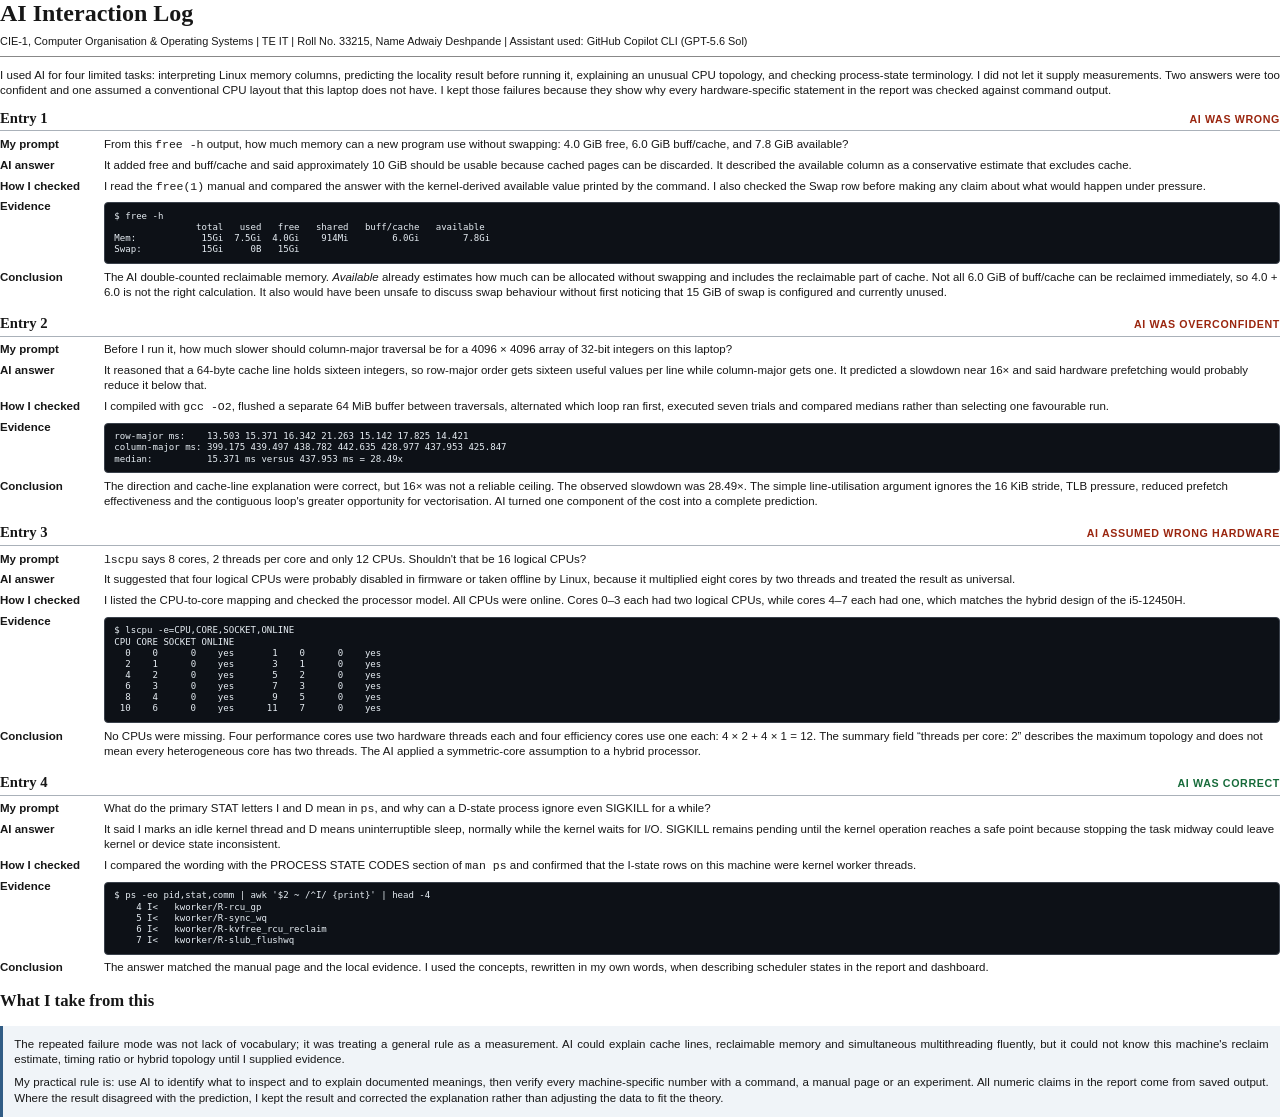
==== docs/ai_log.html @ 8c11ce9b "Final changes made" ====
<!doctype html>
<html lang="en">
<head>
  <meta charset="utf-8">
  <title>AI Interaction Log</title>
  <style>
    @page { size: A4; margin: 13mm 15mm 14mm; }
    * { box-sizing: border-box; }
    body { margin: 0; color: #171717; font: 8.65pt/1.31 "Noto Sans", Arial, sans-serif; }
    .page { break-after: page; }
    .page:last-child { break-after: auto; }
    h1 { margin: 0 0 2mm; font: 700 18pt/1.1 "Noto Serif", serif; }
    h2 { margin: 3.5mm 0 1.5mm; font: 700 12.5pt/1.2 "Noto Serif", serif; }
    p { margin: 0 0 2.2mm; text-align: justify; }
    .meta { margin-bottom: 3mm; padding-bottom: 2mm; border-bottom: 1px solid #888; font-size: 8.2pt; }
    .intro { margin-bottom: 3mm; }
    .entry { margin: 2.5mm 0 4mm; break-inside: avoid; }
    .entry-head {
      display: flex;
      justify-content: space-between;
      align-items: baseline;
      margin-bottom: 1.5mm;
      padding-bottom: 1mm;
      border-bottom: 1px solid #aab1b9;
      font: 700 11pt "Noto Serif", serif;
    }
    .verdict { color: #9a260f; font: 800 8pt "Noto Sans", sans-serif; letter-spacing: .06em; }
    .correct { color: #176b3a; }
    .row { display: grid; grid-template-columns: 25mm 1fr; gap: 2.5mm; margin: 1.5mm 0; }
    .label { font-weight: 800; }
    pre {
      margin: .8mm 0 0;
      padding: 2mm 2.5mm;
      border: 1px solid #3a414b;
      border-radius: 4px;
      color: #e6edf3;
      background: #0d1117;
      white-space: pre-wrap;
      font: 6.8pt/1.23 "DejaVu Sans Mono", monospace;
    }
    .takeaway {
      margin-top: 4mm;
      padding: 3mm;
      border-left: 3px solid #315c85;
      background: #f0f4f8;
    }
  </style>
</head>
<body>
  <section class="page">
    <h1>AI Interaction Log</h1>
    <div class="meta">CIE-1, Computer Organisation &amp; Operating Systems | TE IT | Roll No. 33215, Name Adwaiy Deshpande | Assistant used: GitHub Copilot CLI (GPT-5.6 Sol)</div>
    <p class="intro">I used AI for four limited tasks: interpreting Linux memory columns, predicting the locality result before running it, explaining an unusual CPU topology, and checking process-state terminology. I did not let it supply measurements. Two answers were too confident and one assumed a conventional CPU layout that this laptop does not have. I kept those failures because they show why every hardware-specific statement in the report was checked against command output.</p>

    <article class="entry">
      <div class="entry-head"><span>Entry 1</span><span class="verdict">AI WAS WRONG</span></div>
      <div class="row"><div class="label">My prompt</div><div>From this <code>free -h</code> output, how much memory can a new program use without swapping: 4.0 GiB free, 6.0 GiB buff/cache, and 7.8 GiB available?</div></div>
      <div class="row"><div class="label">AI answer</div><div>It added free and buff/cache and said approximately 10 GiB should be usable because cached pages can be discarded. It described the available column as a conservative estimate that excludes cache.</div></div>
      <div class="row"><div class="label">How I checked</div><div>I read the <code>free(1)</code> manual and compared the answer with the kernel-derived available value printed by the command. I also checked the Swap row before making any claim about what would happen under pressure.</div></div>
      <div class="row"><div class="label">Evidence</div><div><pre>$ free -h
               total   used   free   shared   buff/cache   available
Mem:            15Gi  7.5Gi  4.0Gi    914Mi        6.0Gi        7.8Gi
Swap:           15Gi     0B   15Gi</pre></div></div>
      <div class="row"><div class="label">Conclusion</div><div>The AI double-counted reclaimable memory. <em>Available</em> already estimates how much can be allocated without swapping and includes the reclaimable part of cache. Not all 6.0 GiB of buff/cache can be reclaimed immediately, so 4.0 + 6.0 is not the right calculation. It also would have been unsafe to discuss swap behaviour without first noticing that 15 GiB of swap is configured and currently unused.</div></div>
    </article>

    <article class="entry">
      <div class="entry-head"><span>Entry 2</span><span class="verdict">AI WAS OVERCONFIDENT</span></div>
      <div class="row"><div class="label">My prompt</div><div>Before I run it, how much slower should column-major traversal be for a 4096 × 4096 array of 32-bit integers on this laptop?</div></div>
      <div class="row"><div class="label">AI answer</div><div>It reasoned that a 64-byte cache line holds sixteen integers, so row-major order gets sixteen useful values per line while column-major gets one. It predicted a slowdown near 16× and said hardware prefetching would probably reduce it below that.</div></div>
      <div class="row"><div class="label">How I checked</div><div>I compiled with <code>gcc -O2</code>, flushed a separate 64 MiB buffer between traversals, alternated which loop ran first, executed seven trials and compared medians rather than selecting one favourable run.</div></div>
      <div class="row"><div class="label">Evidence</div><div><pre>row-major ms:    13.503 15.371 16.342 21.263 15.142 17.825 14.421
column-major ms: 399.175 439.497 438.782 442.635 428.977 437.953 425.847
median:          15.371 ms versus 437.953 ms = 28.49x</pre></div></div>
      <div class="row"><div class="label">Conclusion</div><div>The direction and cache-line explanation were correct, but 16× was not a reliable ceiling. The observed slowdown was 28.49×. The simple line-utilisation argument ignores the 16 KiB stride, TLB pressure, reduced prefetch effectiveness and the contiguous loop's greater opportunity for vectorisation. AI turned one component of the cost into a complete prediction.</div></div>
    </article>
  </section>

  <section class="page">
    <article class="entry">
      <div class="entry-head"><span>Entry 3</span><span class="verdict">AI ASSUMED WRONG HARDWARE</span></div>
      <div class="row"><div class="label">My prompt</div><div><code>lscpu</code> says 8 cores, 2 threads per core and only 12 CPUs. Shouldn't that be 16 logical CPUs?</div></div>
      <div class="row"><div class="label">AI answer</div><div>It suggested that four logical CPUs were probably disabled in firmware or taken offline by Linux, because it multiplied eight cores by two threads and treated the result as universal.</div></div>
      <div class="row"><div class="label">How I checked</div><div>I listed the CPU-to-core mapping and checked the processor model. All CPUs were online. Cores 0–3 each had two logical CPUs, while cores 4–7 each had one, which matches the hybrid design of the i5-12450H.</div></div>
      <div class="row"><div class="label">Evidence</div><div><pre>$ lscpu -e=CPU,CORE,SOCKET,ONLINE
CPU CORE SOCKET ONLINE
  0    0      0    yes       1    0      0    yes
  2    1      0    yes       3    1      0    yes
  4    2      0    yes       5    2      0    yes
  6    3      0    yes       7    3      0    yes
  8    4      0    yes       9    5      0    yes
 10    6      0    yes      11    7      0    yes</pre></div></div>
      <div class="row"><div class="label">Conclusion</div><div>No CPUs were missing. Four performance cores use two hardware threads each and four efficiency cores use one each: 4 × 2 + 4 × 1 = 12. The summary field “threads per core: 2” describes the maximum topology and does not mean every heterogeneous core has two threads. The AI applied a symmetric-core assumption to a hybrid processor.</div></div>
    </article>

    <article class="entry">
      <div class="entry-head"><span>Entry 4</span><span class="verdict correct">AI WAS CORRECT</span></div>
      <div class="row"><div class="label">My prompt</div><div>What do the primary STAT letters I and D mean in <code>ps</code>, and why can a D-state process ignore even SIGKILL for a while?</div></div>
      <div class="row"><div class="label">AI answer</div><div>It said I marks an idle kernel thread and D means uninterruptible sleep, normally while the kernel waits for I/O. SIGKILL remains pending until the kernel operation reaches a safe point because stopping the task midway could leave kernel or device state inconsistent.</div></div>
      <div class="row"><div class="label">How I checked</div><div>I compared the wording with the PROCESS STATE CODES section of <code>man ps</code> and confirmed that the I-state rows on this machine were kernel worker threads.</div></div>
      <div class="row"><div class="label">Evidence</div><div><pre>$ ps -eo pid,stat,comm | awk '$2 ~ /^I/ {print}' | head -4
    4 I&lt;   kworker/R-rcu_gp
    5 I&lt;   kworker/R-sync_wq
    6 I&lt;   kworker/R-kvfree_rcu_reclaim
    7 I&lt;   kworker/R-slub_flushwq</pre></div></div>
      <div class="row"><div class="label">Conclusion</div><div>The answer matched the manual page and the local evidence. I used the concepts, rewritten in my own words, when describing scheduler states in the report and dashboard.</div></div>
    </article>

    <h2>What I take from this</h2>
    <div class="takeaway">
      <p>The repeated failure mode was not lack of vocabulary; it was treating a general rule as a measurement. AI could explain cache lines, reclaimable memory and simultaneous multithreading fluently, but it could not know this machine's reclaim estimate, timing ratio or hybrid topology until I supplied evidence.</p>
      <p style="margin-bottom:0">My practical rule is: use AI to identify what to inspect and to explain documented meanings, then verify every machine-specific number with a command, a manual page or an experiment. All numeric claims in the report come from saved output. Where the result disagreed with the prediction, I kept the result and corrected the explanation rather than adjusting the data to fit the theory.</p>
    </div>
  </section>
</body>
</html>
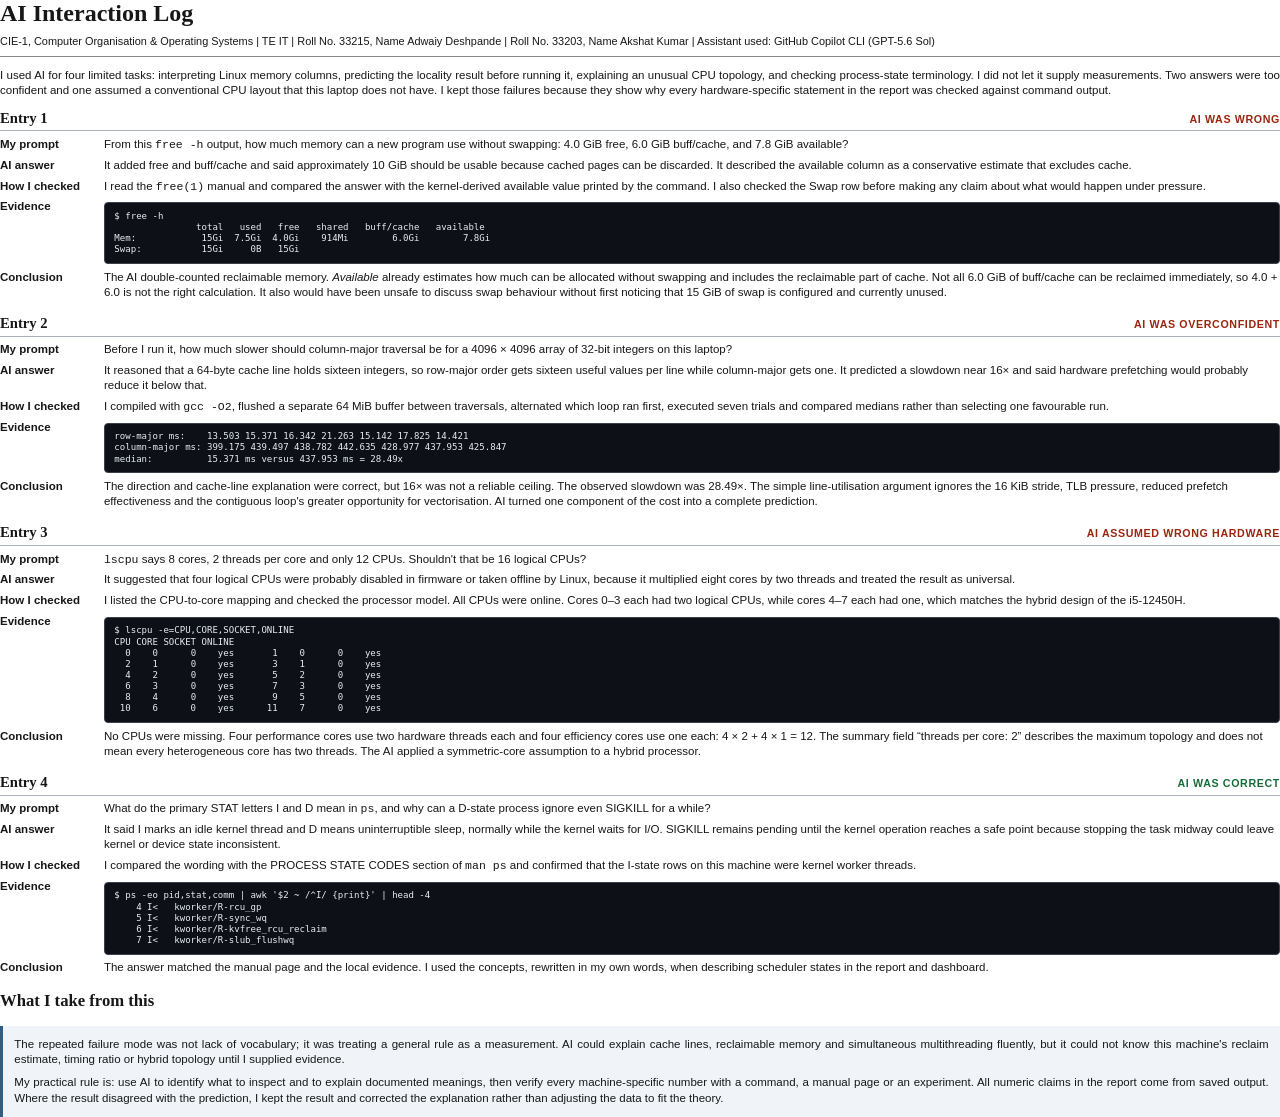
==== commit 689a99cb: "Final changes" ====
--- a/docs/ai_log.html
+++ b/docs/ai_log.html
@@ -14,7 +14,7 @@
     p { margin: 0 0 2.2mm; text-align: justify; }
     .meta { margin-bottom: 3mm; padding-bottom: 2mm; border-bottom: 1px solid #888; font-size: 8.2pt; }
     .intro { margin-bottom: 3mm; }
-    .entry { margin: 2.5mm 0 4mm; break-inside: avoid; }
+    .entry { margin: 2.5mm 0 4mm; }
     .entry-head {
       display: flex;
       justify-content: space-between;
@@ -26,7 +26,7 @@
     }
     .verdict { color: #9a260f; font: 800 8pt "Noto Sans", sans-serif; letter-spacing: .06em; }
     .correct { color: #176b3a; }
-    .row { display: grid; grid-template-columns: 25mm 1fr; gap: 2.5mm; margin: 1.5mm 0; }
+    .row { display: grid; grid-template-columns: 25mm 1fr; gap: 2.5mm; margin: 1.5mm 0; break-inside: avoid; }
     .label { font-weight: 800; }
     pre {
       margin: .8mm 0 0;
@@ -49,7 +49,7 @@
 <body>
   <section class="page">
     <h1>AI Interaction Log</h1>
-    <div class="meta">CIE-1, Computer Organisation &amp; Operating Systems | TE IT | Roll No. 33215, Name Adwaiy Deshpande | Assistant used: GitHub Copilot CLI (GPT-5.6 Sol)</div>
+    <div class="meta">CIE-1, Computer Organisation &amp; Operating Systems | TE IT | Roll No. 33215, Name Adwaiy Deshpande | Roll No. 33203, Name Akshat Kumar | Assistant used: GitHub Copilot CLI (GPT-5.6 Sol)</div>
     <p class="intro">I used AI for four limited tasks: interpreting Linux memory columns, predicting the locality result before running it, explaining an unusual CPU topology, and checking process-state terminology. I did not let it supply measurements. Two answers were too confident and one assumed a conventional CPU layout that this laptop does not have. I kept those failures because they show why every hardware-specific statement in the report was checked against command output.</p>
 
     <article class="entry">
@@ -74,9 +74,6 @@
 median:          15.371 ms versus 437.953 ms = 28.49x</pre></div></div>
       <div class="row"><div class="label">Conclusion</div><div>The direction and cache-line explanation were correct, but 16× was not a reliable ceiling. The observed slowdown was 28.49×. The simple line-utilisation argument ignores the 16 KiB stride, TLB pressure, reduced prefetch effectiveness and the contiguous loop's greater opportunity for vectorisation. AI turned one component of the cost into a complete prediction.</div></div>
     </article>
-  </section>
-
-  <section class="page">
     <article class="entry">
       <div class="entry-head"><span>Entry 3</span><span class="verdict">AI ASSUMED WRONG HARDWARE</span></div>
       <div class="row"><div class="label">My prompt</div><div><code>lscpu</code> says 8 cores, 2 threads per core and only 12 CPUs. Shouldn't that be 16 logical CPUs?</div></div>
